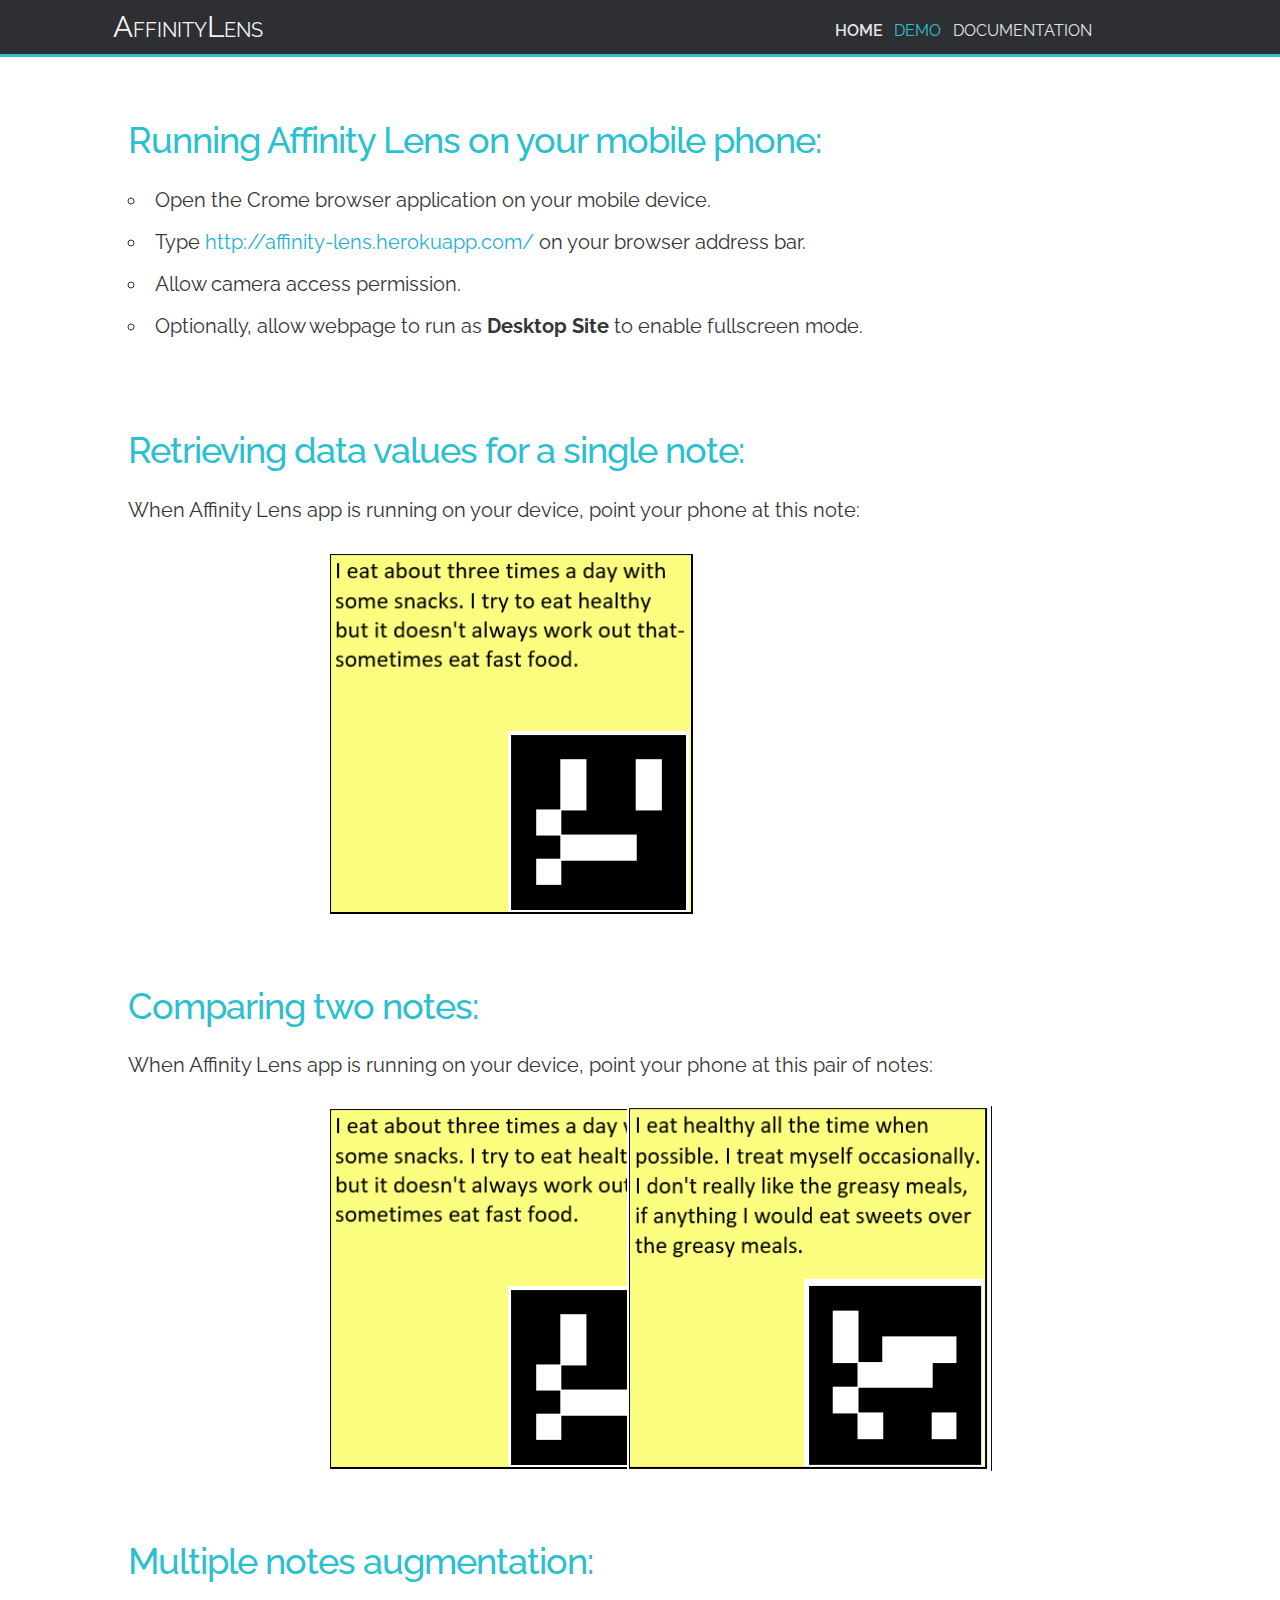
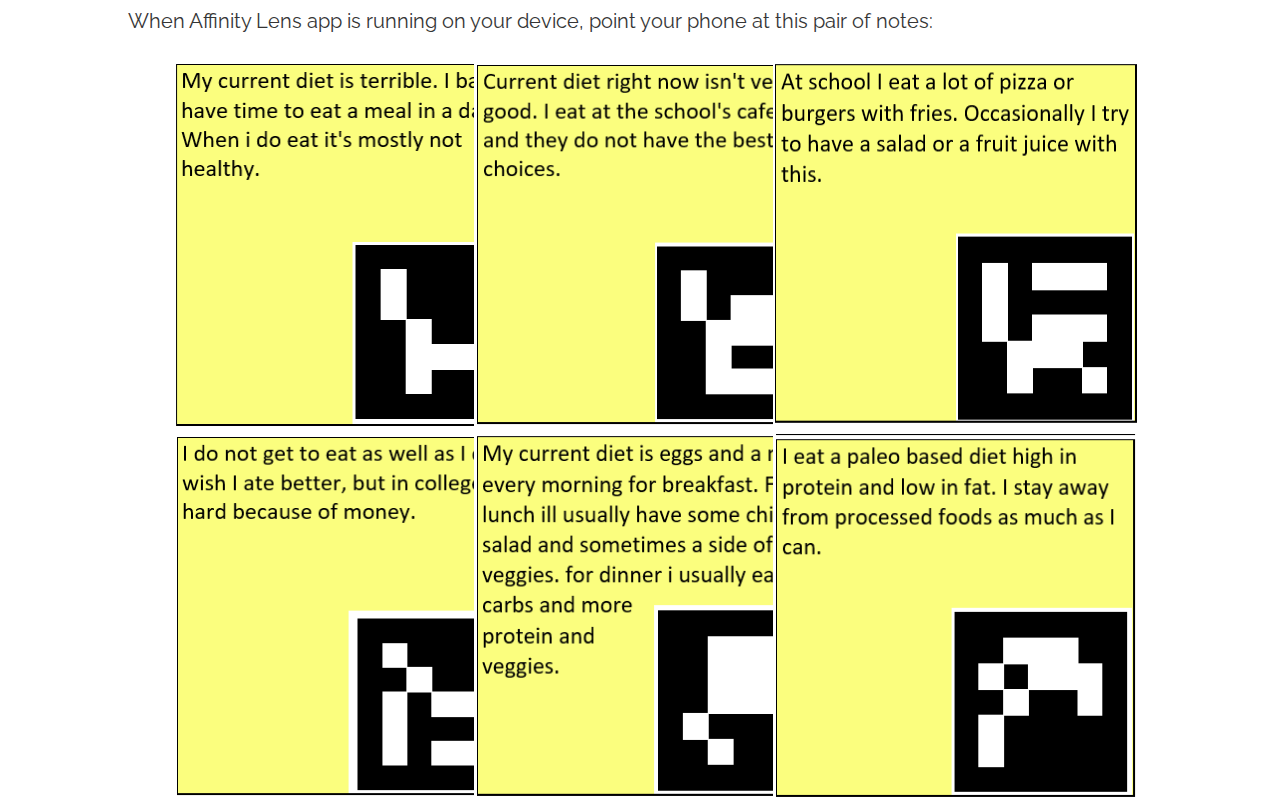
==== demo.html @ b48ba958 "added demo site" ====
<!DOCTYPE html>

<html lang="en" xmlns="http://www.w3.org/1999/xhtml">
<head>
    <title>Affinity Lens</title>
    <link rel="stylesheet" href="css/skeleton.css" />
    <link rel="stylesheet" href="css/normalize.css" />
    <link rel="stylesheet" href="css/style.css" />
    <link href="https://fonts.googleapis.com/css?family=Raleway" rel="stylesheet">
</head>
<body>
    <script src="https://code.jquery.com/jquery-3.1.1.min.js"
            integrity="sha256-hVVnYaiADRTO2PzUGmuLJr8BLUSjGIZsDYGmIJLv2b8="
            crossorigin="anonymous"></script>
    <div class="container" style="overflow:hidden">
        <div class="row" id="header">
            <div class="two columns offset-by-one">
                <span style="font-size: 30px;">A</span><span>FFINITY</span><span style="font-size: 30px;">L</span><span>ENS</span>
            </div>
            <div class="two columns offset-by-five" style="padding-top: 10px;">
                <div class="row">
                    <div class="one-third column">
                        <a href="index.html"><span style="color: rgb(227, 227, 227); font-size: 16px; font-weight: 600;">HOME</span></a>
                    </div>
                    <div class="one-third column">
                        <a href="demo.html"><span style="color: #29c0cf; font-size: 16px;">DEMO</span></a>
                    </div>
                    <div class="one-third column">
                        <a href="code.html"><span style="color: rgb(227, 227, 227); font-size: 16px;">DOCUMENTATION</span></a>
                    </div>
                </div>
            </div>
        </div>
        <div class="row main" id="appinstructions">
            <h3>Running Affinity Lens on your mobile phone:</h3>
            <ul>
                <li>Open the Crome browser application on your mobile device.</li>
                <li>Type <a href="http://affinity-lens.herokuapp.com/">http://affinity-lens.herokuapp.com/</a> on your browser address bar.</li>
                <li>Allow camera access permission.</li>
                <li>Optionally, allow webpage to run as <b>Desktop Site</b> to enable fullscreen mode.</li>
            </ul>
        </div>
        <div class="row main" id="singlenote">
            <h3>Retrieving data values for a single note:</h3>
            <p>When Affinity Lens app is running on your device, point your phone at this note:</p>
            <div class="four columns offset-by-two alpha">
                <img src="images/notes/1.png" />
            </div>
        </div>
        <div class="row main" id="pairnote">
            <h3>Comparing two notes:</h3>
            <p>When Affinity Lens app is running on your device, point your phone at this pair of notes:</p>
            <div class="three columns offset-by-two alpha">
                <img src="images/notes/1.png" />
            </div>
            <div class="three columns">
                <img src="images/notes/14.png" />
            </div>
        </div>
        <div class="row main" id="multiplenote">
            <h3>Multiple notes augmentation:</h3>
            <p>When Affinity Lens app is running on your device, point your phone at this pair of notes:</p>
            <div class="three columns alpha">
                <img src="images/notes/15.png" />
            </div>
            <div class="three columns">
                <img src="images/notes/16.png" />
            </div>
            <div class="three columns">
                <img src="images/notes/17.png" />
            </div>
            <div class="three columns">
                <img src="images/notes/18.png" />
            </div>
            <div class="three columns">
                <img src="images/notes/19.png" />
            </div>
            <div class="three columns">
                <img src="images/notes/20.png" />
            </div>
        </div>

       

    </div>
</body>
</html>
---- css/skeleton.css ----
/*
* Skeleton V2.0.4
* Copyright 2014, Dave Gamache
* www.getskeleton.com
* Free to use under the MIT license.
* http://www.opensource.org/licenses/mit-license.php
* 12/29/2014
*/


/* Table of contents
––––––––––––––––––––––––––––––––––––––––––––––––––
- Grid
- Base Styles
- Typography
- Links
- Buttons
- Forms
- Lists
- Code
- Tables
- Spacing
- Utilities
- Clearing
- Media Queries
*/


/* Grid
–––––––––––––––––––––––––––––––––––––––––––––––––– */
.container {
  position: relative;
  width: 100%;
  /*max-width: 960px;*/
  margin: 0 auto;
  padding: 0 20px;
  box-sizing: border-box; }
.column,
.columns {
  width: 100%;
  float: left;
  box-sizing: border-box; }

/* For devices larger than 400px */
@media (min-width: 400px) {
  .container {
    width: 100%;
    padding: 0; }
}

/* For devices larger than 550px */
@media (min-width: 550px) {
  .container {
    width: 100%; }
  .column,
  .columns {
    margin-left: 4%; }
  .column:first-child,
  .columns:first-child {
    margin-left: 0; }

  .one.column,
  .one.columns                    { width: 4.66666666667%; }
  .two.columns                    { width: 13.3333333333%; }
  .three.columns                  { width: 22%;            }
  .four.columns                   { width: 30.6666666667%; }
  .five.columns                   { width: 39.3333333333%; }
  .six.columns                    { width: 48%;            }
  .seven.columns                  { width: 56.6666666667%; }
  .eight.columns                  { width: 65.3333333333%; }
  .nine.columns                   { width: 74.0%;          }
  .ten.columns                    { width: 82.6666666667%; }
  .eleven.columns                 { width: 91.3333333333%; }
  .twelve.columns                 { width: 100%; margin-left: 0; }

  .one-third.column               { width: 30.6666666667%; }
  .two-thirds.column              { width: 65.3333333333%; }

  .one-half.column                { width: 48%; }

  /* Offsets */
  .offset-by-one.column,
  .offset-by-one.columns          { margin-left: 8.66666666667%; }
  .offset-by-two.column,
  .offset-by-two.columns          { margin-left: 17.3333333333%; }
  .offset-by-three.column,
  .offset-by-three.columns        { margin-left: 26%;            }
  .offset-by-four.column,
  .offset-by-four.columns         { margin-left: 34.6666666667%; }
  .offset-by-five.column,
  .offset-by-five.columns         { margin-left: 43.3333333333%; }
  .offset-by-six.column,
  .offset-by-six.columns          { margin-left: 52%;            }
  .offset-by-seven.column,
  .offset-by-seven.columns        { margin-left: 60.6666666667%; }
  .offset-by-eight.column,
  .offset-by-eight.columns        { margin-left: 69.3333333333%; }
  .offset-by-nine.column,
  .offset-by-nine.columns         { margin-left: 78.0%;          }
  .offset-by-ten.column,
  .offset-by-ten.columns          { margin-left: 86.6666666667%; }
  .offset-by-eleven.column,
  .offset-by-eleven.columns       { margin-left: 95.3333333333%; }

  .offset-by-one-third.column,
  .offset-by-one-third.columns    { margin-left: 34.6666666667%; }
  .offset-by-two-thirds.column,
  .offset-by-two-thirds.columns   { margin-left: 69.3333333333%; }

  .offset-by-one-half.column,
  .offset-by-one-half.columns     { margin-left: 52%; }

}


/* Base Styles
–––––––––––––––––––––––––––––––––––––––––––––––––– */
/* NOTE
html is set to 62.5% so that all the REM measurements throughout Skeleton
are based on 10px sizing. So basically 1.5rem = 15px :) */
html {
  font-size: 62.5%; }
body {
  font-size: 1.5em; /* currently ems cause chrome bug misinterpreting rems on body element */
  line-height: 1.6;
  font-weight: 400;
  font-family: "Raleway", "HelveticaNeue", "Helvetica Neue", Helvetica, Arial, sans-serif;
  color: #222; }


/* Typography
–––––––––––––––––––––––––––––––––––––––––––––––––– */
h1, h2, h3, h4, h5, h6 {
  margin-top: 0;
  margin-bottom: 2rem;
  font-weight: 300; }
h1 { font-size: 4.0rem; line-height: 1.2;  letter-spacing: -.1rem;}
h2 { font-size: 3.6rem; line-height: 1.25; letter-spacing: -.1rem; }
h3 { font-size: 3.0rem; line-height: 1.3;  letter-spacing: -.1rem; }
h4 { font-size: 2.4rem; line-height: 1.35; letter-spacing: -.08rem; }
h5 { font-size: 1.8rem; line-height: 1.5;  letter-spacing: -.05rem; }
h6 { font-size: 1.5rem; line-height: 1.6;  letter-spacing: 0; }

/* Larger than phablet */
@media (min-width: 550px) {
  h1 { font-size: 5.0rem; }
  h2 { font-size: 4.2rem; }
  h3 { font-size: 3.6rem; }
  h4 { font-size: 3.0rem; }
  h5 { font-size: 2.4rem; }
  h6 { font-size: 1.5rem; }
}

p {
  margin-top: 0; }


/* Links
–––––––––––––––––––––––––––––––––––––––––––––––––– */
a {
  color: #1EAEDB; }
a:hover {
  color: #0FA0CE; }


/* Buttons
–––––––––––––––––––––––––––––––––––––––––––––––––– */
.button,
button,
input[type="submit"],
input[type="reset"],
input[type="button"] {
  display: inline-block;
  height: 38px;
  padding: 0 30px;
  color: #555;
  text-align: center;
  font-size: 11px;
  font-weight: 600;
  line-height: 38px;
  letter-spacing: .1rem;
  text-transform: uppercase;
  text-decoration: none;
  white-space: nowrap;
  background-color: transparent;
  border-radius: 4px;
  border: 1px solid #bbb;
  cursor: pointer;
  box-sizing: border-box; }
.button:hover,
button:hover,
input[type="submit"]:hover,
input[type="reset"]:hover,
input[type="button"]:hover,
.button:focus,
button:focus,
input[type="submit"]:focus,
input[type="reset"]:focus,
input[type="button"]:focus {
  color: #333;
  border-color: #888;
  outline: 0; }
.button.button-primary,
button.button-primary,
input[type="submit"].button-primary,
input[type="reset"].button-primary,
input[type="button"].button-primary {
  color: #FFF;
  background-color: #33C3F0;
  border-color: #33C3F0; }
.button.button-primary:hover,
button.button-primary:hover,
input[type="submit"].button-primary:hover,
input[type="reset"].button-primary:hover,
input[type="button"].button-primary:hover,
.button.button-primary:focus,
button.button-primary:focus,
input[type="submit"].button-primary:focus,
input[type="reset"].button-primary:focus,
input[type="button"].button-primary:focus {
  color: #FFF;
  background-color: #1EAEDB;
  border-color: #1EAEDB; }


/* Forms
–––––––––––––––––––––––––––––––––––––––––––––––––– */
input[type="email"],
input[type="number"],
input[type="search"],
input[type="text"],
input[type="tel"],
input[type="url"],
input[type="password"],
textarea,
select {
  height: 38px;
  padding: 6px 10px; /* The 6px vertically centers text on FF, ignored by Webkit */
  background-color: #fff;
  border: 1px solid #D1D1D1;
  border-radius: 4px;
  box-shadow: none;
  box-sizing: border-box; }
/* Removes awkward default styles on some inputs for iOS */
input[type="email"],
input[type="number"],
input[type="search"],
input[type="text"],
input[type="tel"],
input[type="url"],
input[type="password"],
textarea {
  -webkit-appearance: none;
     -moz-appearance: none;
          appearance: none; }
textarea {
  min-height: 65px;
  padding-top: 6px;
  padding-bottom: 6px; }
input[type="email"]:focus,
input[type="number"]:focus,
input[type="search"]:focus,
input[type="text"]:focus,
input[type="tel"]:focus,
input[type="url"]:focus,
input[type="password"]:focus,
textarea:focus,
select:focus {
  border: 1px solid #33C3F0;
  outline: 0; }
label,
legend {
  display: block;
  margin-bottom: .5rem;
  font-weight: 600; }
fieldset {
  padding: 0;
  border-width: 0; }
input[type="checkbox"],
input[type="radio"] {
  display: inline; }
label > .label-body {
  display: inline-block;
  margin-left: .5rem;
  font-weight: normal; }


/* Lists
–––––––––––––––––––––––––––––––––––––––––––––––––– */
ul {
  list-style: circle inside; }
ol {
  list-style: decimal inside; }
ol, ul {
  padding-left: 0;
  margin-top: 0; }
ul ul,
ul ol,
ol ol,
ol ul {
  margin: 1.5rem 0 1.5rem 3rem;
  font-size: 90%; }
li {
  margin-bottom: 1rem; }


/* Code
–––––––––––––––––––––––––––––––––––––––––––––––––– */
code {
  padding: .2rem .5rem;
  margin: 0 .2rem;
  font-size: 90%;
  white-space: nowrap;
  background: #F1F1F1;
  border: 1px solid #E1E1E1;
  border-radius: 4px; }
pre > code {
  display: block;
  padding: 1rem 1.5rem;
  white-space: pre; }


/* Tables
–––––––––––––––––––––––––––––––––––––––––––––––––– */
th,
td {
  padding: 12px 15px;
  text-align: left;
  border-bottom: 1px solid #E1E1E1; }
th:first-child,
td:first-child {
  padding-left: 0; }
th:last-child,
td:last-child {
  padding-right: 0; }


/* Spacing
–––––––––––––––––––––––––––––––––––––––––––––––––– */
button,
.button {
  margin-bottom: 1rem; }
input,
textarea,
select,
fieldset {
  margin-bottom: 1.5rem; }
pre,
blockquote,
dl,
figure,
table,
p,
ul,
ol,
form {
  margin-bottom: 2.5rem; }


/* Utilities
–––––––––––––––––––––––––––––––––––––––––––––––––– */
.u-full-width {
  width: 100%;
  box-sizing: border-box; }
.u-max-full-width {
  max-width: 100%;
  box-sizing: border-box; }
.u-pull-right {
  float: right; }
.u-pull-left {
  float: left; }


/* Misc
–––––––––––––––––––––––––––––––––––––––––––––––––– */
hr {
  margin-top: 3rem;
  margin-bottom: 3.5rem;
  border-width: 0;
  border-top: 1px solid #E1E1E1; }


/* Clearing
–––––––––––––––––––––––––––––––––––––––––––––––––– */

/* Self Clearing Goodness */
.container:after,
.row:after,
.u-cf {
  content: "";
  display: table;
  clear: both; }


/* Media Queries
–––––––––––––––––––––––––––––––––––––––––––––––––– */
/*
Note: The best way to structure the use of media queries is to create the queries
near the relevant code. For example, if you wanted to change the styles for buttons
on small devices, paste the mobile query code up in the buttons section and style it
there.
*/


/* Larger than mobile */
@media (min-width: 400px) {}

/* Larger than phablet (also point when grid becomes active) */
@media (min-width: 550px) {}

/* Larger than tablet */
@media (min-width: 750px) {}

/* Larger than desktop */
@media (min-width: 1000px) {}

/* Larger than Desktop HD */
@media (min-width: 1200px) {}
---- css/style.css ----
body {
    font-family: 'Raleway', sans-serif;
    color:rgb(53, 53, 53)
}
a {
    text-decoration:none;
	cursor:pointer;
}

#header {
    background: rgb(45, 47, 51);
    font-size: 20px;
    padding: 3px;
    border-bottom: solid 3px #29c0cf;
    color:#f3f3f3;
}

#title {
    font-size: 20px;
    padding: 3px;
}

#allcharts {
     color: rgb(45, 47, 51); 
}

#allcharts img {
    cursor: pointer;
}

.axis {
        font: 12px sans-serif;
        fill:#2c2c2c;
    }
.axis path,
.axis line {
    fill: none;
    stroke: #2c2c2c;
    stroke-width: 1px;
    shape-rendering: crispEdges;
}

    .axis text {
        font-size: 14px;
        font-weight: 400;
    }

#chart {
    margin-top: 20px;    
    border: 1px solid rgb(76, 76, 76);
    background-color: #f5f5f5;       
}

.line {
    fill: none;
    stroke: steelblue;
    stroke-width: 2px;
}

.grid line {
    stroke: lightgrey;
    stroke-opacity: 0.7;
    shape-rendering: crispEdges;
}

.grid path {
    stroke-width: 0;
}

/*grid map*/

.wrap {
    width: 960px;
    margin: 20px auto;
}

#state {
    padding-left: 20px;
    font-weight: normal;
    letter-spacing: 1px;
}

.border:hover {
    cursor: pointer;
    opacity: 0.7;
}

.state-label {
    fill: #006a58;
    fill-opacity: .9;
    letter-spacing: 1px;
    font-size: 18px;
    font-weight: 600;
    text-anchor: middle;
    pointer-events: none;
}

.highlight{
    stroke:#ffb744;
    stroke-width:8px;
}

.main{
    margin-top:60px;
    padding-left:10%;
}

h3 {
    font-weight: 500;
    color: #29c0cf;
}

li{
    font-size:20px;
}

p {
    font-size: 20px;
}

.main img{
    width:365px;
    height:365px;
}
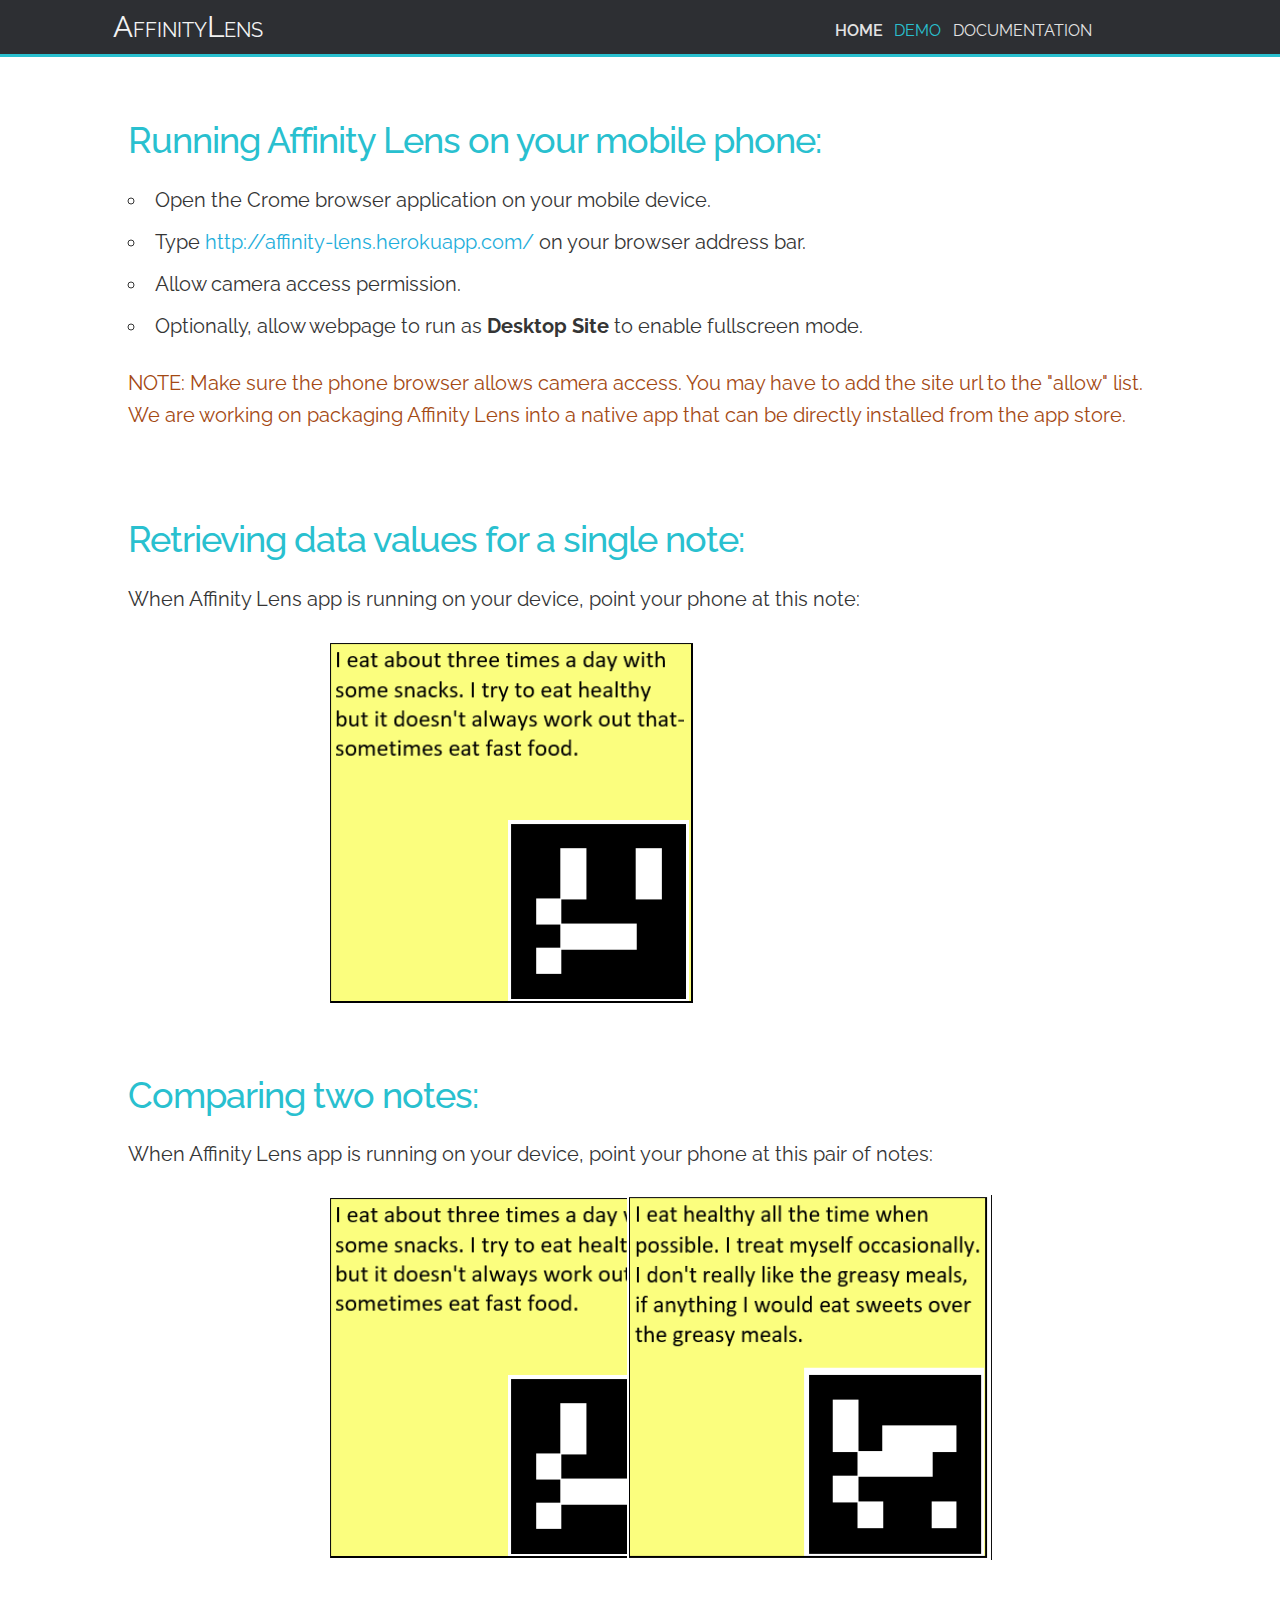
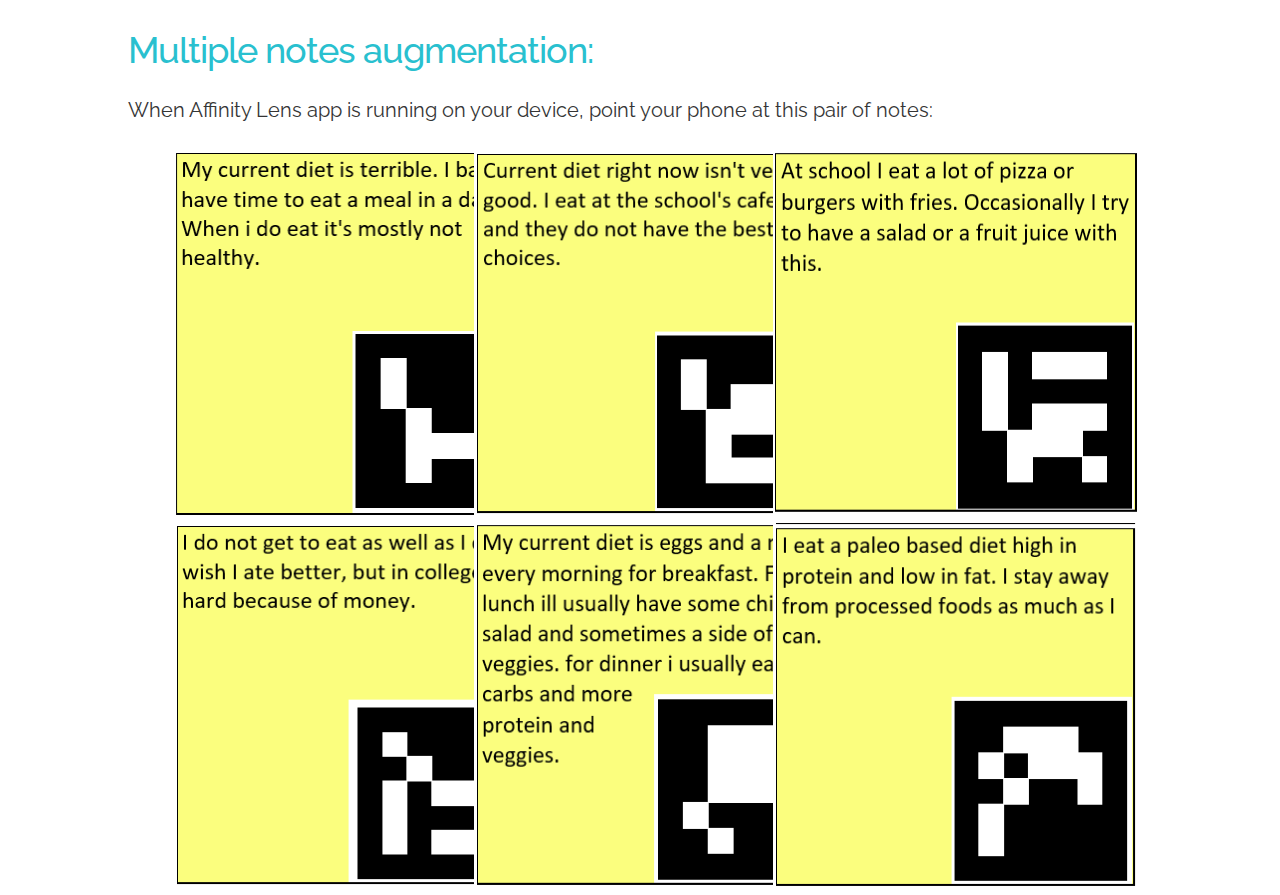
==== commit b959dc17: "added note about browser issue." ====
--- a/demo.html
+++ b/demo.html
@@ -39,6 +39,7 @@
                 <li>Allow camera access permission.</li>
                 <li>Optionally, allow webpage to run as <b>Desktop Site</b> to enable fullscreen mode.</li>
             </ul>
+            <p style="color:#a44913"> NOTE: Make sure the phone browser allows camera access. You may have to add the site url to the "allow" list.<br/> We are working on packaging Affinity Lens into a native app that can be directly installed from the app store.</p>
         </div>
         <div class="row main" id="singlenote">
             <h3>Retrieving data values for a single note:</h3>
